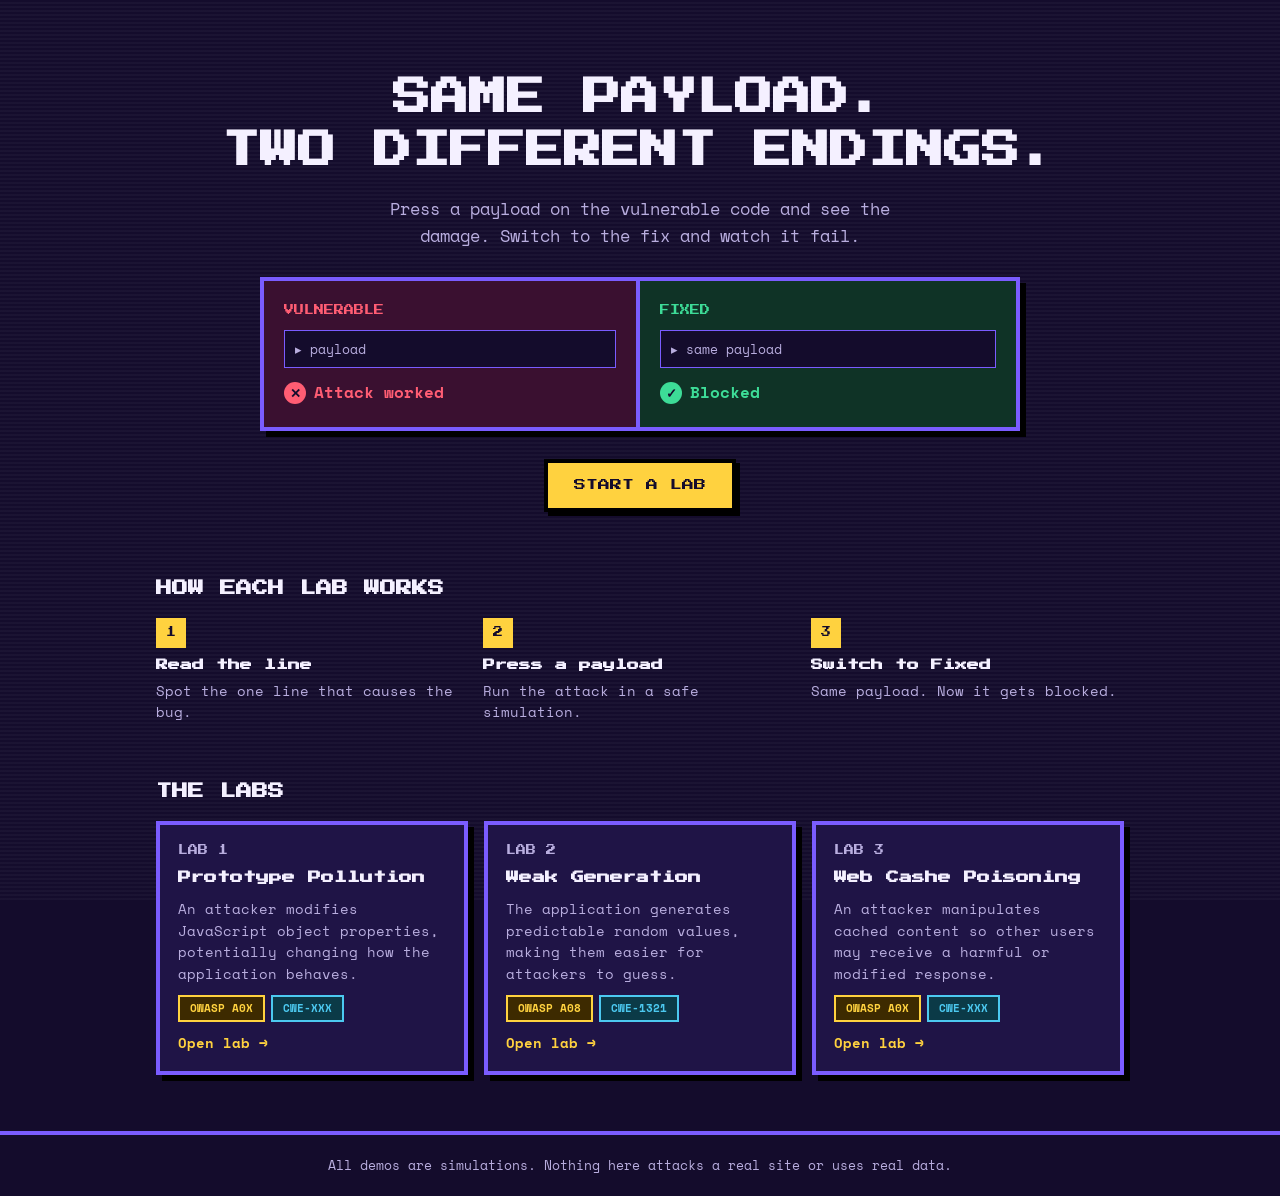
==== index.html @ 8e6a4b19 "update home page" ====
<!DOCTYPE html>
<html lang="en">
<head>
  <meta charset="UTF-8">
  <meta name="viewport" content="width=device-width, initial-scale=1">
  <meta name="description" content="Three interactive labs. Press a payload, see the bug, switch to the fix.">
  <link rel="preconnect" href="https://fonts.googleapis.com">
  <link rel="preconnect" href="https://fonts.gstatic.com" crossorigin>
  <link rel="stylesheet" href="https://fonts.googleapis.com/css2?family=Press+Start+2P&family=Space+Mono:wght@400;700&display=swap">
  <link rel="stylesheet" href="style.css">
</head>
<body>

  <header class="site-header">
    <div class="wrap">
      <nav class="nav" aria-label="Main">
        
        
      </nav>
    </div>
  </header>

  <main class="wrap">
    <section class="hero">
      <h1>Same payload.<br>Two different endings.</h1>
      <p class="lead">Press a payload on the vulnerable code and see the damage. Switch to the fix and watch it fail.</p>

      <div class="split" aria-label="Vulnerable versus fixed">
        <div class="half v">
          <span class="label">VULNERABLE</span>
          <span class="chip">&#9656; payload</span>
          <span class="result"><span class="dot">&#10005;</span>Attack worked</span>
        </div>
        <div class="half f">
          <span class="label">FIXED</span>
          <span class="chip">&#9656; same payload</span>
          <span class="result"><span class="dot">&#10003;</span>Blocked</span>
        </div>
      </div>

      <div class="cta"><a class="btn" href="#labs">Start a lab</a></div>
    </section>

    <section aria-labelledby="how">
      <h2 id="how">How each lab works</h2>
      <div class="steps">
        <div class="step">
          <h3>Read the line</h3>
          <p>Spot the one line that causes the bug.</p>
        </div>
        <div class="step">
          <h3>Press a payload</h3>
          <p>Run the attack in a safe simulation.</p>
        </div>
        <div class="step">
          <h3>Switch to Fixed</h3>
          <p>Same payload. Now it gets blocked.</p>
        </div>
      </div>
    </section>

    <section id="labs" aria-labelledby="labs-title">
      <h2 id="labs-title">The labs</h2>
      <div class="cards">

        <!-- TODO: owner of Lab 1 fills title, summary, badges -->
        <a class="card" href="lab1.html">
          <span class="lab-no">LAB 1</span>
          <h3>Prototype Pollution</h3>
          <p>An attacker modifies JavaScript object properties, potentially changing how the application behaves.</p>
          <div class="badges">
            <span class="badge owasp">OWASP A0X</span>
            <span class="badge cwe">CWE-XXX</span>
          </div>
          <span class="open">Open lab &rarr;</span>
        </a>

        <a class="card" href="lab2.html">
          <span class="lab-no">LAB 2</span>
          <h3>Weak Generation</h3>
          <p>The application generates predictable random values, making them easier for attackers to guess.</p>
          <div class="badges">
            <span class="badge owasp">OWASP A08</span>
            <span class="badge cwe">CWE-1321</span>
          </div>
          <span class="open">Open lab &rarr;</span>
        </a>

        <!-- TODO: owner of Lab 3 fills title, summary, badges -->
        <a class="card" href="lab3.html">
          <span class="lab-no">LAB 3</span>
          <h3>Web Cashe Poisoning</h3>
          <p>An attacker manipulates cached content so other users may receive a harmful or modified response.</p>
          <div class="badges">
            <span class="badge owasp">OWASP A0X</span>
            <span class="badge cwe">CWE-XXX</span>
          </div>
          <span class="open">Open lab &rarr;</span>
        </a>

      </div>
    </section>
  </main>

  <footer class="site-footer">
    <div class="wrap">All demos are simulations. Nothing here attacks a real site or uses real data.</div>
  </footer>

</body>
</html>
---- style.css ----
:root {
  --bg: #140c2c;
  --scanlines: repeating-linear-gradient(0deg, rgba(255,255,255,.03) 0 2px, transparent 2px 4px);
  --surface: #1f1446;
  --ink: #140c2c;
  --text: #f4f0ff;
  --muted: #b9aedf;
  --line: #7a5cff;

  --brand: #ffd23f;       
  --accent: #ff4d6d;      

  --vuln: #ff5d73;
  --vuln-bg: #3a1030;
  --fixed: #3ddc97;
  --fixed-bg: #0f3326;

  --owasp-bg: #3d2a00;
  --owasp: #ffd23f;
  --cwe-bg: #0b3a47;
  --cwe: #4cc9f0;

  --bw: 4px;
  --shadow: 6px 6px 0 #000;
  --shadow-hover: 9px 9px 0 #000;

  --font-head: "Press Start 2P", Consolas, Menlo, monospace;
  --font-body: "Space Mono", Consolas, Menlo, monospace;
  --mono: "Space Mono", Consolas, Menlo, monospace;

  color-scheme: dark;
}

* { box-sizing: border-box; }

body {
  margin: 0;
  background-color: var(--bg);
  background-image: var(--scanlines);
  background-attachment: fixed;
  color: var(--text);
  font-family: var(--font-body);
  font-size: 16px;
  line-height: 1.55;
}

a { color: inherit; text-decoration: none; }

:focus-visible { outline: 3px solid var(--brand); outline-offset: 3px; }

.wrap {
  max-width: 1000px;
  margin: 0 auto;
  padding-left: max(16px, env(safe-area-inset-left, 0px));
  padding-right: max(16px, env(safe-area-inset-right, 0px));
}



.site-header .wrap {
  display: flex;
  flex-wrap: wrap;
  justify-content: space-between;
  align-items: center;
  gap: 12px;
  padding-block: 16px;
}

.brand {
  font-family: var(--font-head);
  font-size: 14px;
  text-transform: uppercase;
}
.brand span { color: var(--accent); }

.nav { display: flex; flex-wrap: wrap; gap: 6px; font-size: 14px; font-weight: 700; }

.nav a {
  padding: 6px 12px;
  border: 2px solid transparent;
  color: var(--muted);
}
.nav a:hover { border-color: var(--line); color: var(--text); }
.nav a[aria-current="page"] {
  background: var(--brand);
  color: var(--ink);
  border-color: var(--brand);
}


.hero { text-align: center; padding-block: 40px 8px; }

h1 {
  font-family: var(--font-head);
  font-size: clamp(20px, 4.6vw, 38px);
  line-height: 1.4;
  margin: 0 0 18px;
  text-transform: uppercase;
  text-wrap: balance;
}

.lead {
  max-width: 560px;
  margin: 0 auto 28px;
  color: var(--muted);
  font-size: 17px;
}


.split {
  display: grid;
  grid-template-columns: 1fr 1fr;
  max-width: 760px;
  margin: 0 auto;
  background: var(--surface);
  border: var(--bw) solid var(--line);
  box-shadow: var(--shadow);
  overflow: hidden;
}

.half {
  display: flex;
  flex-direction: column;
  gap: 12px;
  padding: 22px 20px;
  text-align: left;
  min-width: 0;
}
.half.v { background: var(--vuln-bg); border-right: var(--bw) solid var(--line); }
.half.f { background: var(--fixed-bg); }

.label { font-family: var(--font-head); font-size: 10px; line-height: 1.5; }
.v .label, .v .result { color: var(--vuln); }
.f .label, .f .result { color: var(--fixed); }

.chip {
  font-family: var(--mono);
  font-size: 13px;
  background: var(--ink);
  border: 1px solid var(--line);
  padding: 8px 10px;
  color: var(--muted);
}

.result { display: flex; align-items: center; gap: 8px; font-weight: 700; }

.dot {
  display: inline-flex;
  align-items: center;
  justify-content: center;
  width: 22px;
  height: 22px;
  border-radius: 50%;
  color: var(--ink);
  font-size: 13px;
}
.v .dot { background: var(--vuln); }
.f .dot { background: var(--fixed); }

.cta { margin-top: 28px; }

.btn {
  display: inline-block;
  padding: 13px 26px;
  background: var(--brand);
  color: var(--ink);
  border: var(--bw) solid #000;
  box-shadow: 4px 4px 0 #000;
  font-family: var(--font-head);
  font-size: 12px;
  text-transform: uppercase;
  transition: transform .12s, box-shadow .12s;
}
.btn:hover { transform: translate(4px, 4px); box-shadow: none; }


h2 {
  font-family: var(--font-head);
  font-size: 16px;
  line-height: 1.5;
  margin: 56px 0 18px;
  text-transform: uppercase;
}

.steps { display: grid; grid-template-columns: repeat(3, 1fr); gap: 14px; counter-reset: s; }

.step { counter-increment: s; min-width: 0; }
.step::before {
  content: counter(s);
  display: inline-flex;
  align-items: center;
  justify-content: center;
  width: 30px;
  height: 30px;
  margin-bottom: 8px;
  background: var(--brand);
  color: var(--ink);
  font-family: var(--font-head);
  font-size: 10px;
}
.step h3 { margin: 0 0 6px; font-family: var(--font-head); font-size: 12px; line-height: 1.5; }
.step p  { margin: 0; color: var(--muted); font-size: 14px; }


.cards { display: grid; grid-template-columns: repeat(3, 1fr); gap: 16px; }

.card {
  display: flex;
  flex-direction: column;
  gap: 10px;
  padding: 18px;
  min-width: 0;
  background: var(--surface);
  border: var(--bw) solid var(--line);
  box-shadow: var(--shadow);
  transition: transform .15s, box-shadow .15s;
}
.card:hover, .card:focus-visible {
  transform: translate(-3px, -3px);
  box-shadow: var(--shadow-hover);
}

.card .lab-no { font-family: var(--font-head); font-size: 10px; color: var(--muted); }
.card h3 { margin: 0; font-family: var(--font-head); font-size: 13px; line-height: 1.5; }
.card p { margin: 0; flex: 1; color: var(--muted); font-size: 14px; }

.badges { display: flex; flex-wrap: wrap; gap: 6px; }

.badge {
  display: inline-block;
  padding: 3px 10px;
  border: 2px solid currentColor;
  font-size: 11px;
  font-weight: 700;
}
.badge.owasp { background: var(--owasp-bg); color: var(--owasp); }
.badge.cwe   { background: var(--cwe-bg);   color: var(--cwe); }

.open { font-size: 14px; font-weight: 700; color: var(--brand); }


.site-footer {
  margin-top: 56px;
  padding-block: 20px;
  border-top: var(--bw) solid var(--line);
  color: var(--muted);
  font-size: 13px;
  text-align: center;
}


.is-vulnerable { --state: var(--vuln);  --state-bg: var(--vuln-bg); }
.is-fixed      { --state: var(--fixed); --state-bg: var(--fixed-bg); }


@media (max-width: 720px) {
  .steps, .cards { grid-template-columns: 1fr; }
  .split { grid-template-columns: 1fr; }
  .half.v { border-right: 0; border-bottom: var(--bw) solid var(--line); }
  .hero { padding-block: 28px 4px; }
}

@media (prefers-reduced-motion: reduce) {
  * { transition: none !important; }
}
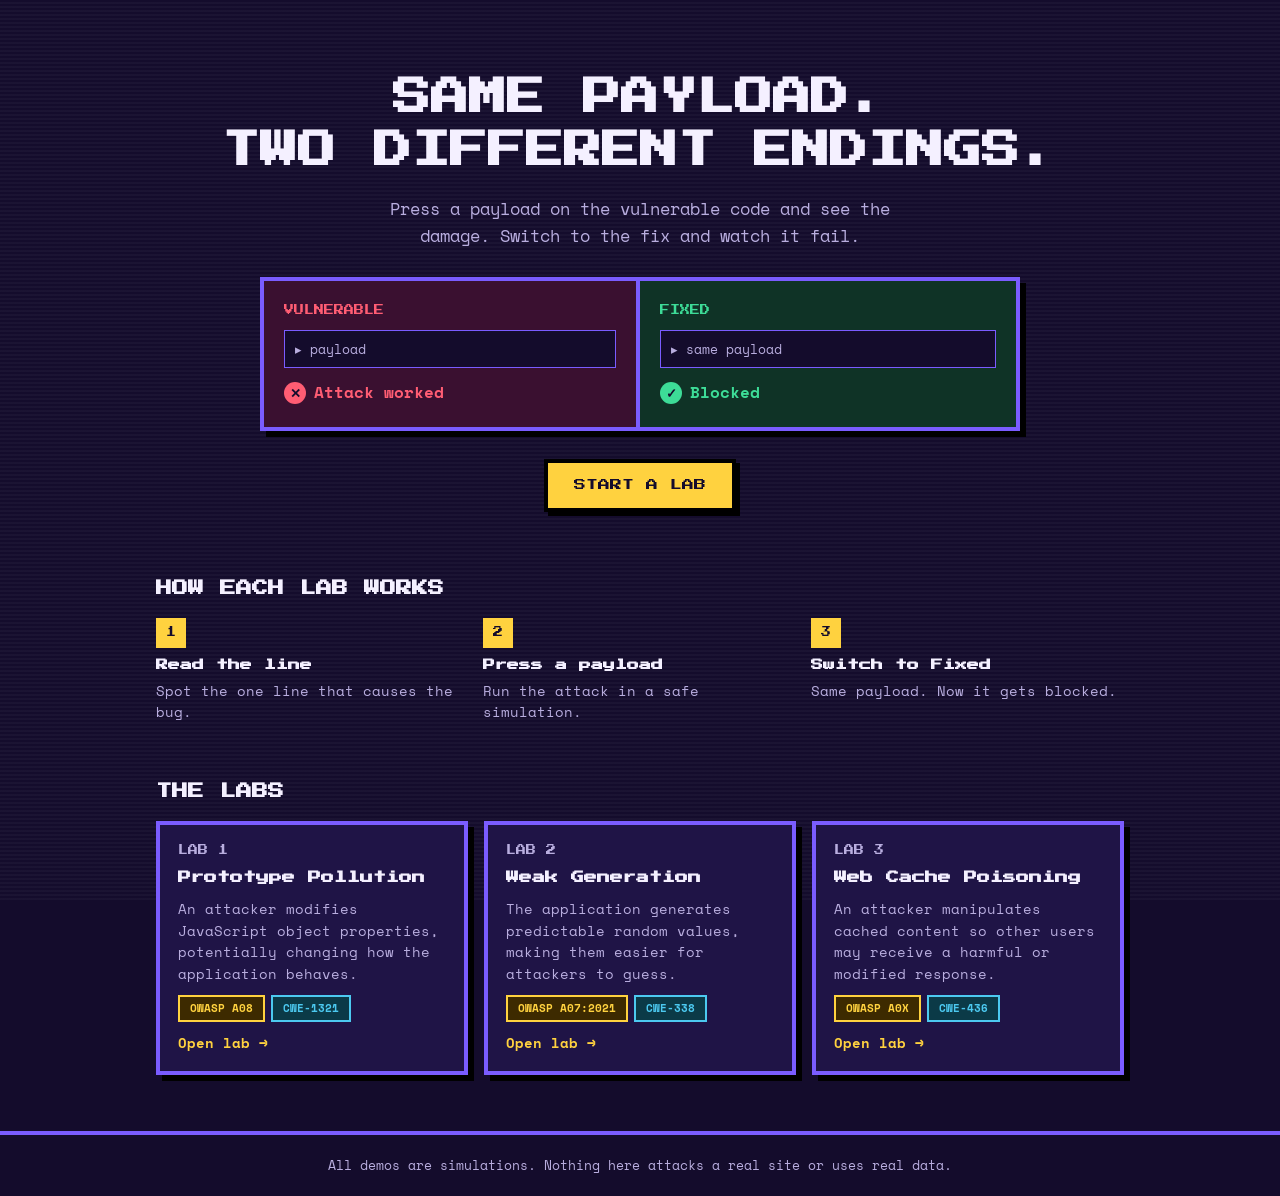
==== commit ca4e90d4: "update home page" ====
--- a/index.html
+++ b/index.html
@@ -69,8 +69,8 @@
           <h3>Prototype Pollution</h3>
           <p>An attacker modifies JavaScript object properties, potentially changing how the application behaves.</p>
           <div class="badges">
-            <span class="badge owasp">OWASP A0X</span>
-            <span class="badge cwe">CWE-XXX</span>
+            <span class="badge owasp">OWASP A08</span>
+            <span class="badge cwe">CWE-1321</span>
           </div>
           <span class="open">Open lab &rarr;</span>
         </a>
@@ -80,8 +80,8 @@
           <h3>Weak Generation</h3>
           <p>The application generates predictable random values, making them easier for attackers to guess.</p>
           <div class="badges">
-            <span class="badge owasp">OWASP A08</span>
-            <span class="badge cwe">CWE-1321</span>
+            <span class="badge owasp">OWASP A07:2021</span>
+            <span class="badge cwe">CWE-338</span>
           </div>
           <span class="open">Open lab &rarr;</span>
         </a>
@@ -89,11 +89,11 @@
         <!-- TODO: owner of Lab 3 fills title, summary, badges -->
         <a class="card" href="lab3.html">
           <span class="lab-no">LAB 3</span>
-          <h3>Web Cashe Poisoning</h3>
+          <h3>Web Cache Poisoning</h3>
           <p>An attacker manipulates cached content so other users may receive a harmful or modified response.</p>
           <div class="badges">
             <span class="badge owasp">OWASP A0X</span>
-            <span class="badge cwe">CWE-XXX</span>
+            <span class="badge cwe">CWE-436</span>
           </div>
           <span class="open">Open lab &rarr;</span>
         </a>
--- a/style.css
+++ b/style.css
@@ -264,3 +264,145 @@
   * { transition: none !important; }
 }
 
+
+/* Interactive Lab 3 */
+
+.switch {
+    display: flex;
+    gap: 12px;
+    margin: 20px 0;
+}
+
+.switch button {
+    flex: 1;
+    padding: 12px;
+    border: 3px solid var(--line);
+    background: var(--surface);
+    color: var(--text);
+    font-family: var(--font-body);
+    font-weight: bold;
+    cursor: pointer;
+    transition: 0.2s;
+}
+
+.switch button.v.active,
+.switch button.v.on {
+    background: var(--vuln-bg);
+    color: var(--vuln);
+    border-color: var(--vuln);
+    box-shadow: 4px 4px 0 #000;
+}
+
+.switch button.f.active,
+.switch button.f.on {
+    background: var(--fixed-bg);
+    color: var(--fixed);
+    border-color: var(--fixed);
+    box-shadow: 4px 4px 0 #000;
+}
+
+.pl {
+    display: block;
+    width: 100%;
+    margin: 10px 0;
+    padding: 12px;
+    background: var(--surface);
+    color: var(--text);
+    border: 2px solid var(--line);
+    font-family: var(--font-body);
+    cursor: pointer;
+    text-align: left;
+}
+
+.pl:hover {
+    border-color: var(--brand);
+}
+
+.pl.selected {
+    border: 3px solid var(--brand);
+    background: #33245e;
+    color: var(--brand);
+}
+
+.pl small {
+    display: block;
+    color: var(--muted);
+}
+
+.mode-status {
+    padding: 16px;
+    margin: 16px 0;
+    border: 2px solid;
+}
+
+.vulnerable-status {
+    background: var(--vuln-bg);
+    border-color: var(--vuln);
+}
+
+.fixed-status {
+    background: var(--fixed-bg);
+    border-color: var(--fixed);
+}
+
+.vulnerable-status .status {
+    color: var(--vuln);
+}
+
+.fixed-status .status {
+    color: var(--fixed);
+}
+
+#resultMessage {
+    margin-bottom: 20px;
+    min-height: 110px;
+}
+
+#domainBanner {
+    padding: 16px;
+    background: var(--fixed-bg);
+    border: 2px solid var(--fixed);
+    min-height: 130px;
+}
+
+#domainBanner h3 {
+    color: var(--fixed);
+}
+
+#domainBanner.poisoned {
+    background: var(--vuln-bg);
+    border-color: var(--vuln);
+}
+
+#domainBanner.poisoned h3 {
+    color: var(--vuln);
+}
+
+#domainBanner p {
+    overflow-wrap: anywhere;
+}
+
+@media (max-width: 650px) {
+    .cols {
+        grid-template-columns: 1fr;
+    }
+}
+/* Highlight Vulnerable and Fixed Code Lines */
+
+.danger-line {
+    display: inline;
+    background: var(--vuln-bg);
+    color: var(--vuln);
+    border-left: 4px solid var(--vuln);
+    padding: 5px 8px;
+    margin: 3px 0;
+}
+
+.safe-line {
+    display: inline;
+    background: var(--fixed-bg);
+    color: var(--fixed);
+    border-left: 4px solid var(--fixed);
+    padding: 5px 8px;
+    margin: 3px 0;
+}
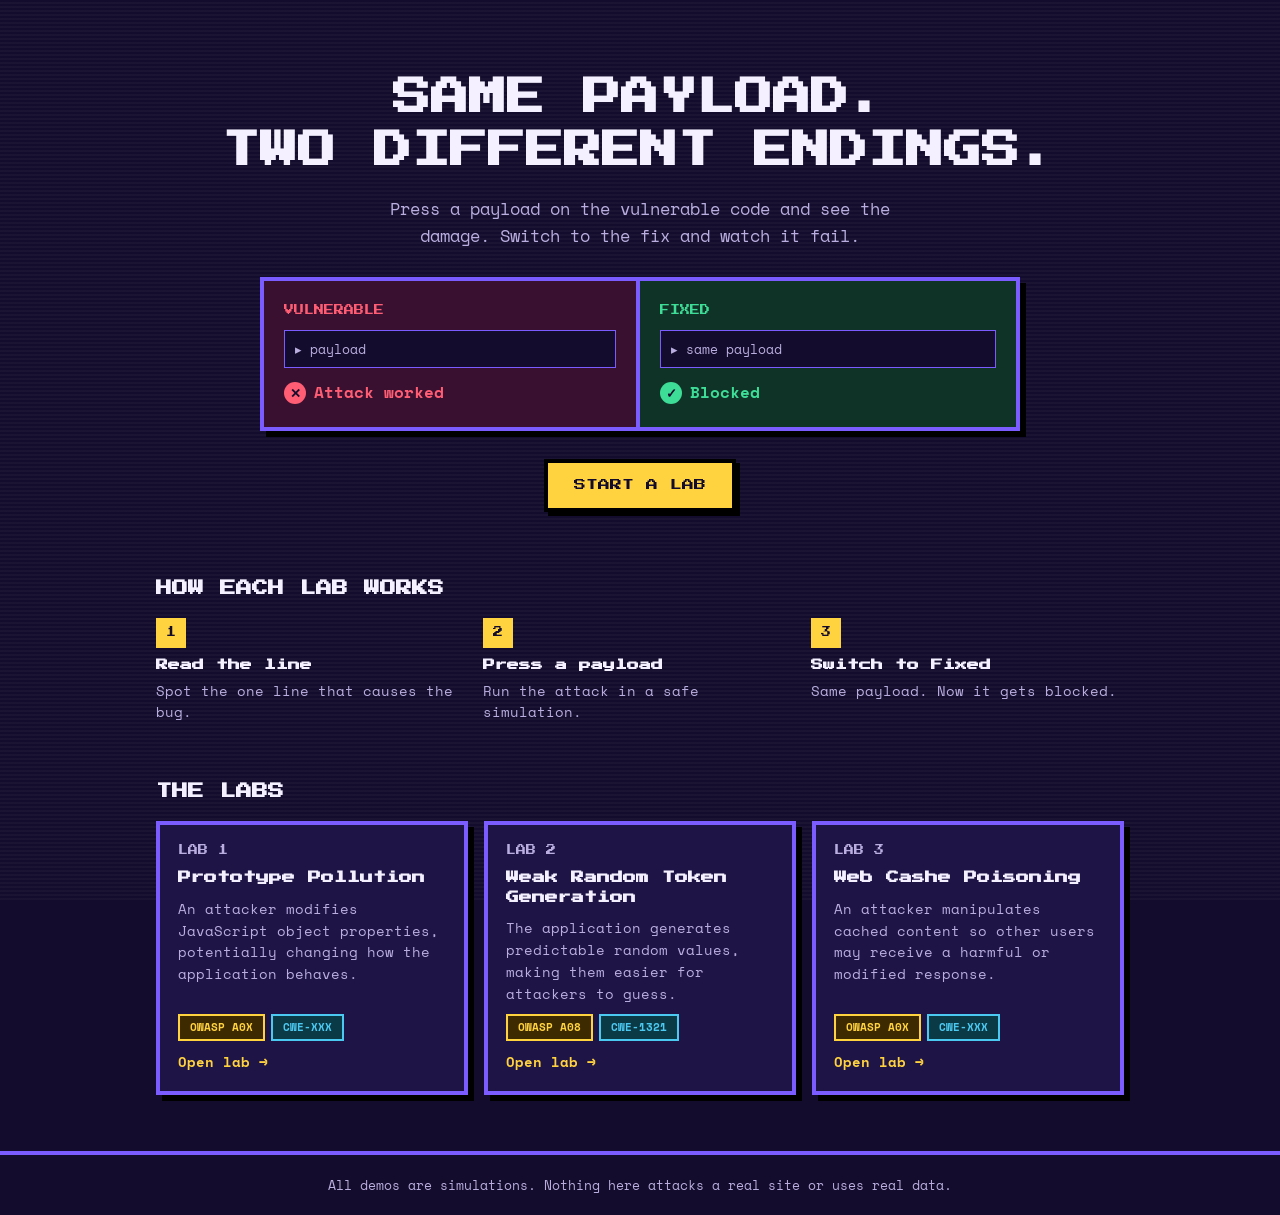
==== commit ef6c42dd: "Improve lab page headers" ====
--- a/index.html
+++ b/index.html
@@ -69,19 +69,19 @@
           <h3>Prototype Pollution</h3>
           <p>An attacker modifies JavaScript object properties, potentially changing how the application behaves.</p>
           <div class="badges">
-            <span class="badge owasp">OWASP A08</span>
-            <span class="badge cwe">CWE-1321</span>
+            <span class="badge owasp">OWASP A0X</span>
+            <span class="badge cwe">CWE-XXX</span>
           </div>
           <span class="open">Open lab &rarr;</span>
         </a>
 
         <a class="card" href="lab2.html">
           <span class="lab-no">LAB 2</span>
-          <h3>Weak Generation</h3>
+          <h3>Weak Random Token Generation</h3>
           <p>The application generates predictable random values, making them easier for attackers to guess.</p>
           <div class="badges">
-            <span class="badge owasp">OWASP A07:2021</span>
-            <span class="badge cwe">CWE-338</span>
+            <span class="badge owasp">OWASP A08</span>
+            <span class="badge cwe">CWE-1321</span>
           </div>
           <span class="open">Open lab &rarr;</span>
         </a>
@@ -89,11 +89,11 @@
         <!-- TODO: owner of Lab 3 fills title, summary, badges -->
         <a class="card" href="lab3.html">
           <span class="lab-no">LAB 3</span>
-          <h3>Web Cache Poisoning</h3>
+          <h3>Web Cashe Poisoning</h3>
           <p>An attacker manipulates cached content so other users may receive a harmful or modified response.</p>
           <div class="badges">
             <span class="badge owasp">OWASP A0X</span>
-            <span class="badge cwe">CWE-436</span>
+            <span class="badge cwe">CWE-XXX</span>
           </div>
           <span class="open">Open lab &rarr;</span>
         </a>
--- a/style.css
+++ b/style.css
@@ -56,11 +56,18 @@
 }
 
 
+.site-header {
+  position: sticky;
+  top: 0;
+  z-index: 1000;
+  background-color: var(--bg);
+  background-image: var(--scanlines);
+}
 
 .site-header .wrap {
   display: flex;
   flex-wrap: wrap;
-  justify-content: space-between;
+  justify-content: flex-end;
   align-items: center;
   gap: 12px;
   padding-block: 16px;
@@ -73,8 +80,15 @@
 }
 .brand span { color: var(--accent); }
 
-.nav { display: flex; flex-wrap: wrap; gap: 6px; font-size: 14px; font-weight: 700; }
-
+.nav {
+  display: flex;
+  flex-wrap: wrap;
+  justify-content: flex-end;
+  margin-left: auto;
+  gap: 6px;
+  font-size: 14px;
+  font-weight: 700;
+}
 .nav a {
   padding: 6px 12px;
   border: 2px solid transparent;
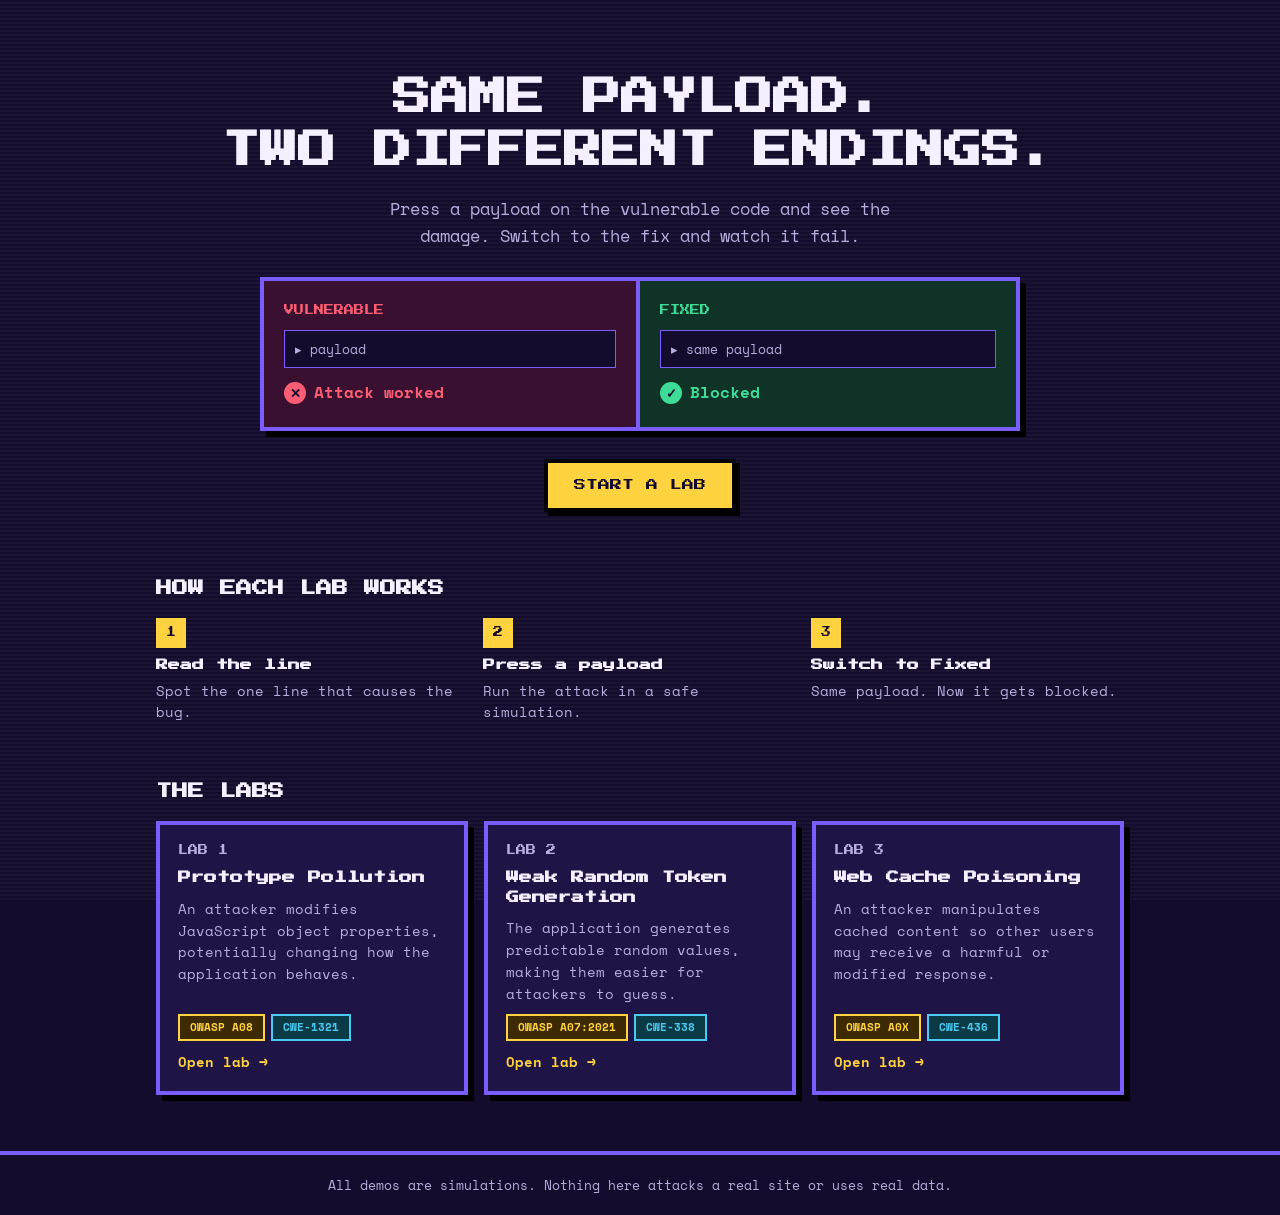
==== commit 0f0aedcd: "Merge branch 'main' of https://github.com/Renad1993/Final-Project-Interactive-Web-Security-Sandbox" ====
--- a/index.html
+++ b/index.html
@@ -69,8 +69,8 @@
           <h3>Prototype Pollution</h3>
           <p>An attacker modifies JavaScript object properties, potentially changing how the application behaves.</p>
           <div class="badges">
-            <span class="badge owasp">OWASP A0X</span>
-            <span class="badge cwe">CWE-XXX</span>
+            <span class="badge owasp">OWASP A08</span>
+            <span class="badge cwe">CWE-1321</span>
           </div>
           <span class="open">Open lab &rarr;</span>
         </a>
@@ -80,8 +80,8 @@
           <h3>Weak Random Token Generation</h3>
           <p>The application generates predictable random values, making them easier for attackers to guess.</p>
           <div class="badges">
-            <span class="badge owasp">OWASP A08</span>
-            <span class="badge cwe">CWE-1321</span>
+            <span class="badge owasp">OWASP A07:2021</span>
+            <span class="badge cwe">CWE-338</span>
           </div>
           <span class="open">Open lab &rarr;</span>
         </a>
@@ -89,11 +89,11 @@
         <!-- TODO: owner of Lab 3 fills title, summary, badges -->
         <a class="card" href="lab3.html">
           <span class="lab-no">LAB 3</span>
-          <h3>Web Cashe Poisoning</h3>
+          <h3>Web Cache Poisoning</h3>
           <p>An attacker manipulates cached content so other users may receive a harmful or modified response.</p>
           <div class="badges">
             <span class="badge owasp">OWASP A0X</span>
-            <span class="badge cwe">CWE-XXX</span>
+            <span class="badge cwe">CWE-436</span>
           </div>
           <span class="open">Open lab &rarr;</span>
         </a>
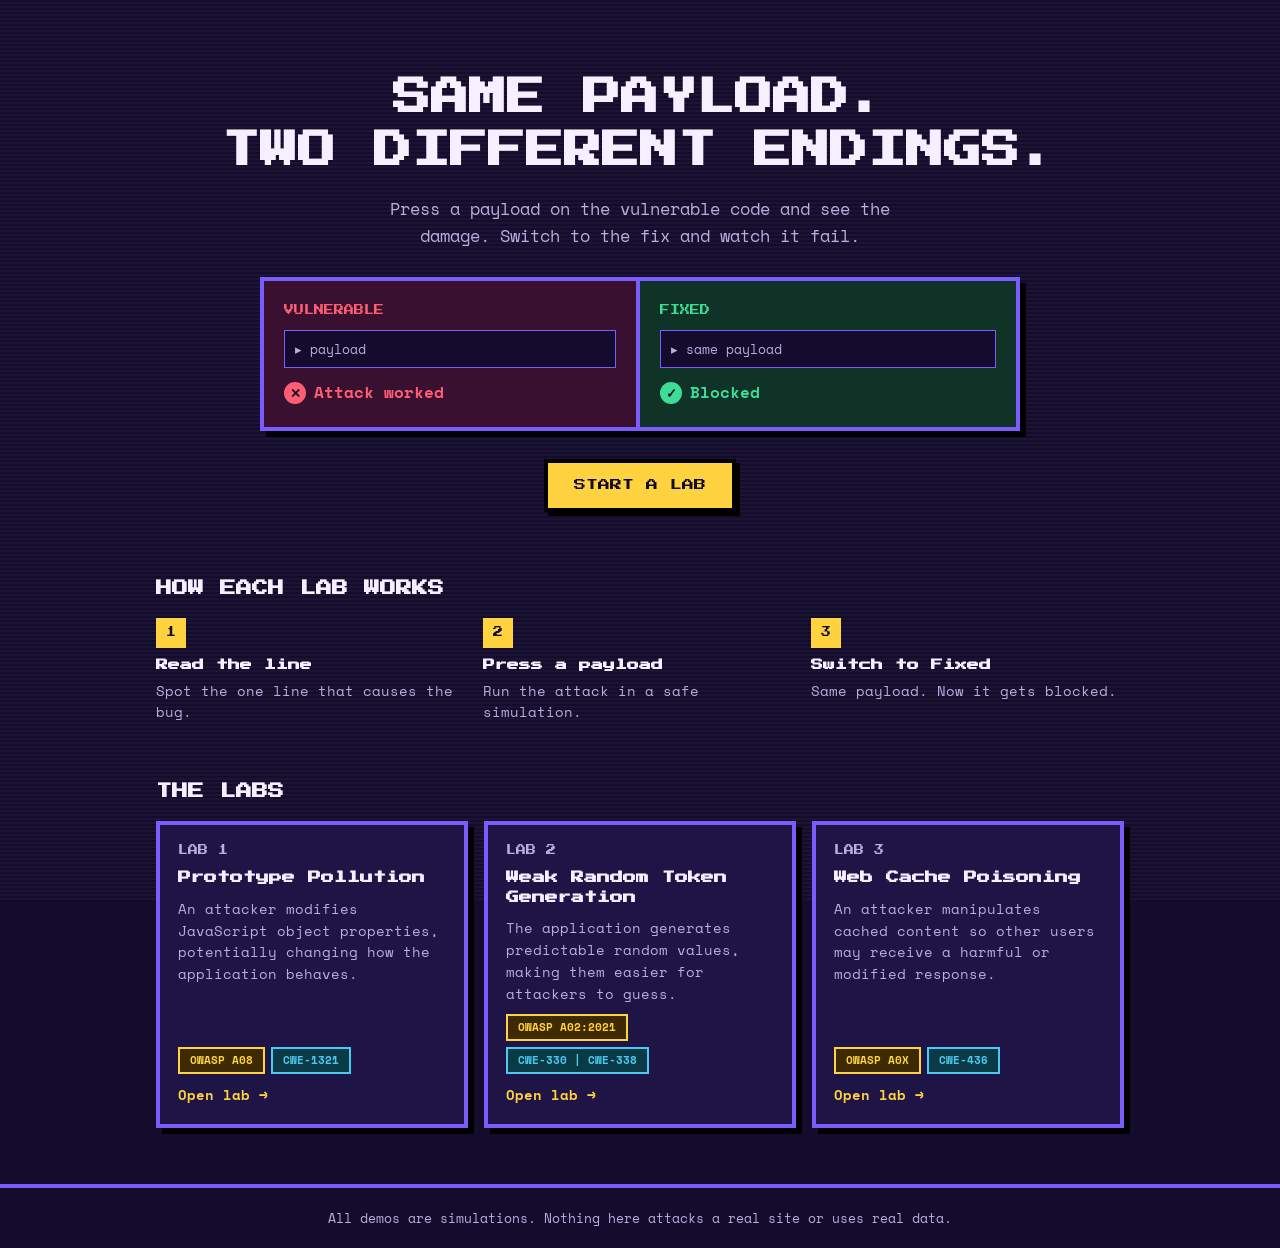
==== commit a9c0346b: "update home page" ====
--- a/index.html
+++ b/index.html
@@ -63,7 +63,7 @@
       <h2 id="labs-title">The labs</h2>
       <div class="cards">
 
-        <!-- TODO: owner of Lab 1 fills title, summary, badges -->
+        
         <a class="card" href="lab1.html">
           <span class="lab-no">LAB 1</span>
           <h3>Prototype Pollution</h3>
@@ -80,13 +80,13 @@
           <h3>Weak Random Token Generation</h3>
           <p>The application generates predictable random values, making them easier for attackers to guess.</p>
           <div class="badges">
-            <span class="badge owasp">OWASP A07:2021</span>
-            <span class="badge cwe">CWE-338</span>
+            <span class="badge owasp">OWASP A02:2021</span>
+            <span class="badge cwe">CWE-330 | CWE-338</span>
           </div>
           <span class="open">Open lab &rarr;</span>
         </a>
 
-        <!-- TODO: owner of Lab 3 fills title, summary, badges -->
+        
         <a class="card" href="lab3.html">
           <span class="lab-no">LAB 3</span>
           <h3>Web Cache Poisoning</h3>
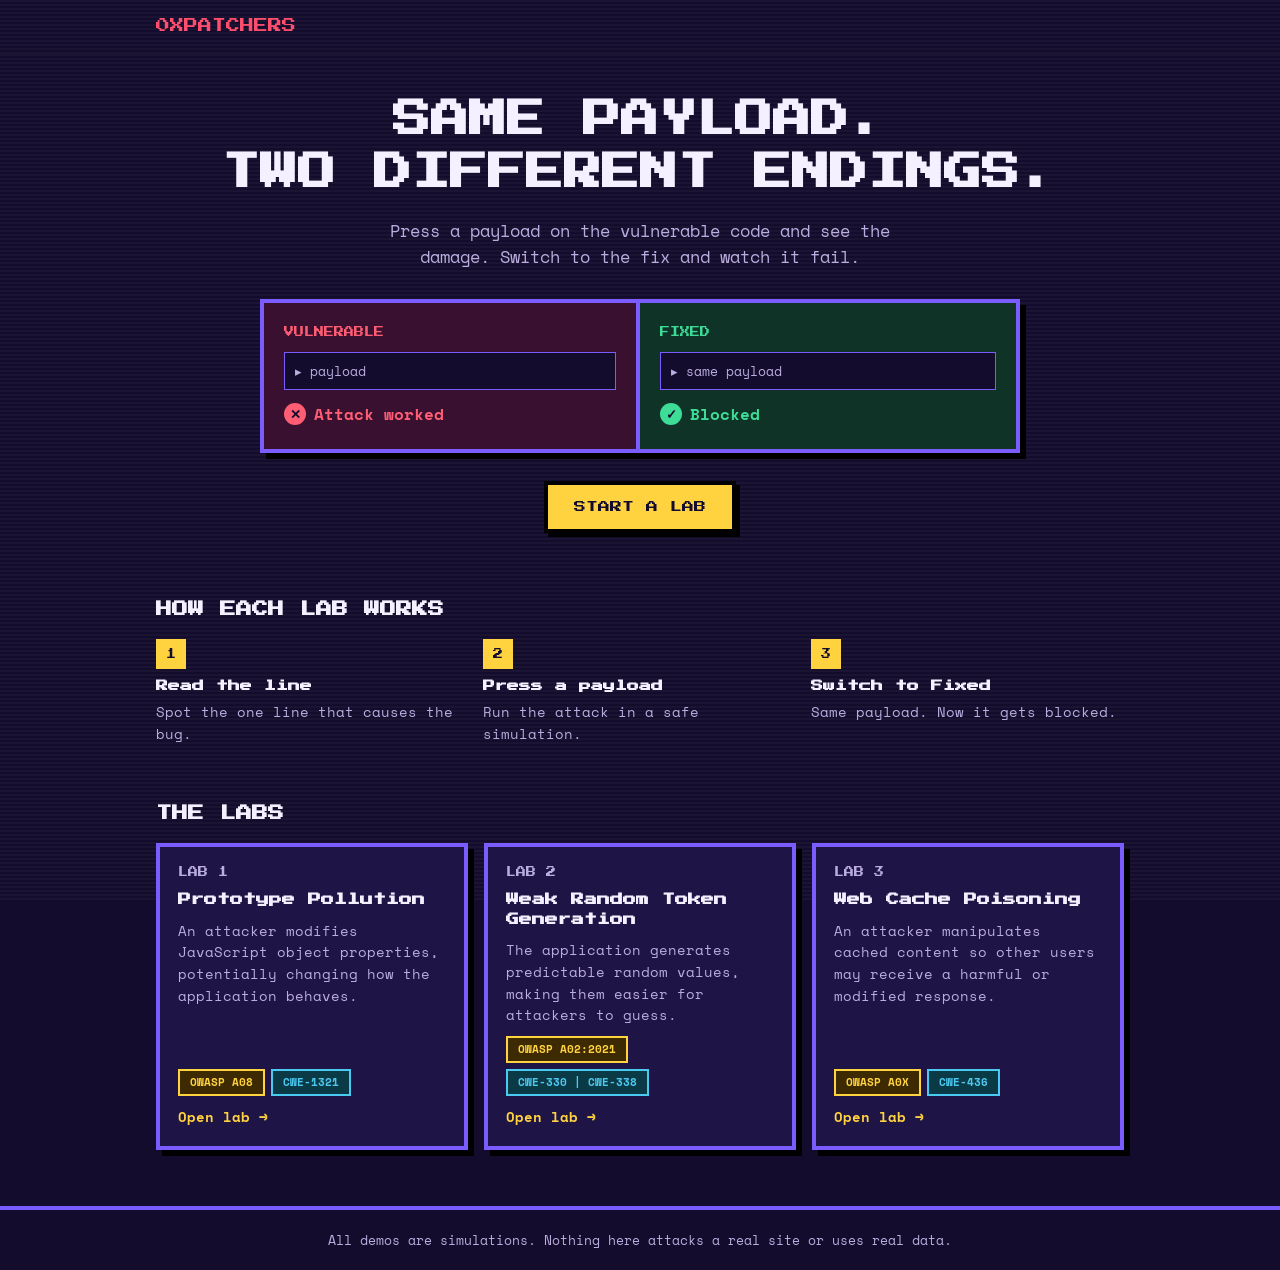
==== commit 733718f3: "Home" ====
--- a/index.html
+++ b/index.html
@@ -10,9 +10,11 @@
   <link rel="stylesheet" href="style.css">
 </head>
 <body>
+  
 
   <header class="site-header">
     <div class="wrap">
+      <a class="brand" href="index.html"><span>0xPatchers</span></a>
       <nav class="nav" aria-label="Main">
         
         
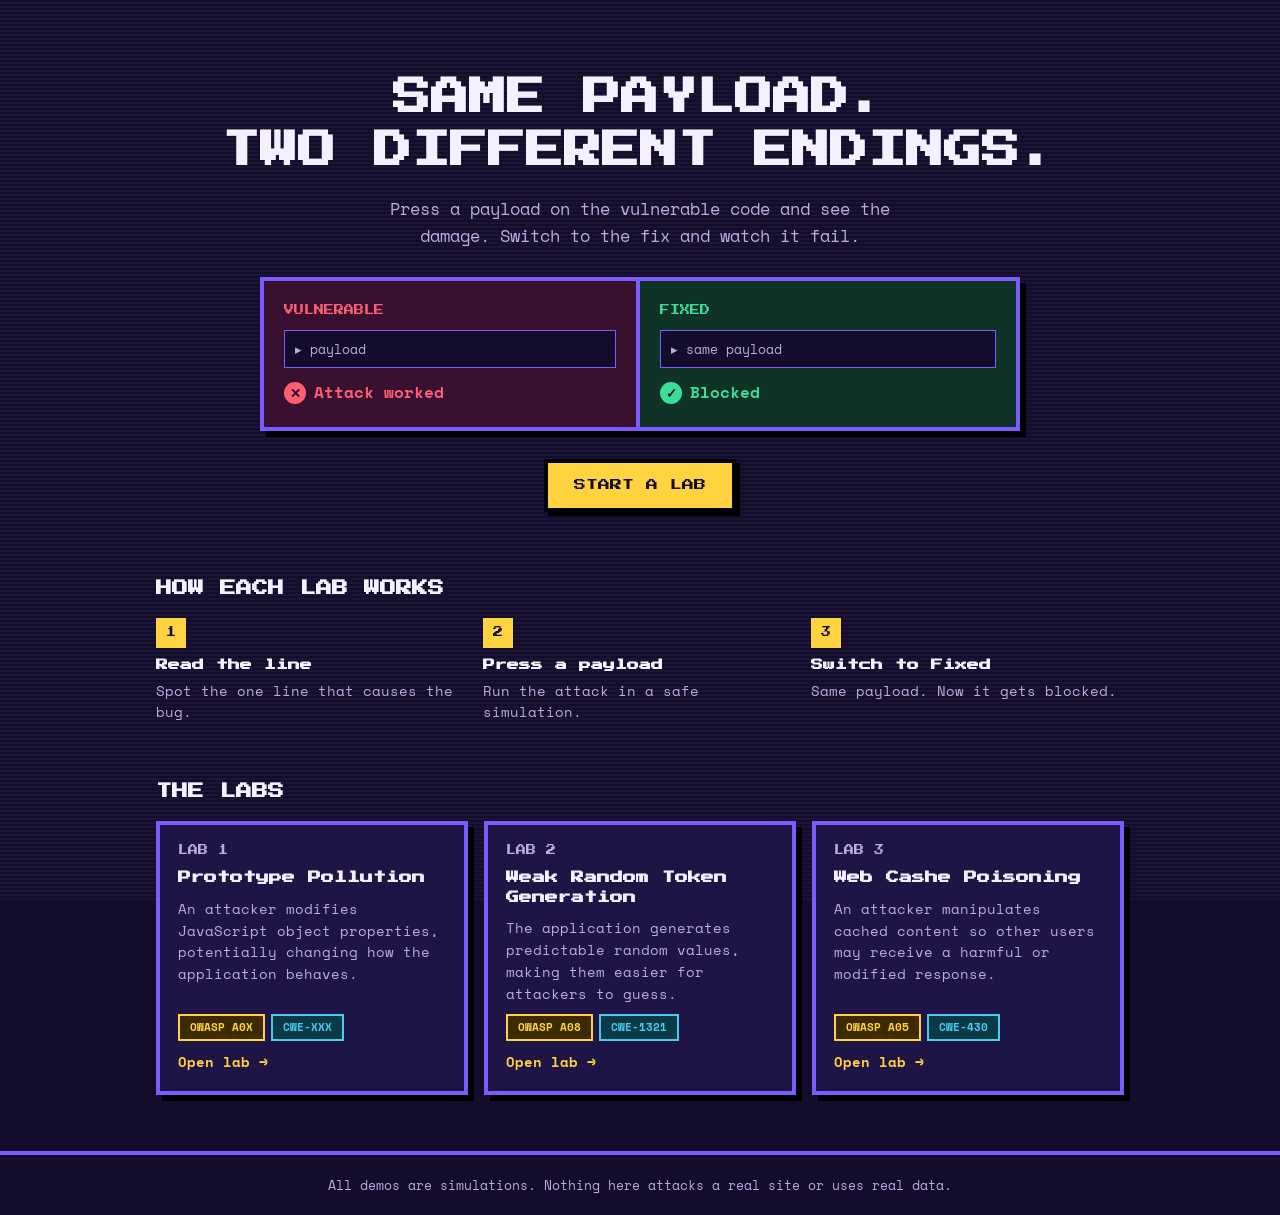
==== commit 076172bd: "update" ====
--- a/index.html
+++ b/index.html
@@ -10,11 +10,9 @@
   <link rel="stylesheet" href="style.css">
 </head>
 <body>
-  
 
   <header class="site-header">
     <div class="wrap">
-      <a class="brand" href="index.html"><span>0xPatchers</span></a>
       <nav class="nav" aria-label="Main">
         
         
@@ -65,14 +63,14 @@
       <h2 id="labs-title">The labs</h2>
       <div class="cards">
 
-        
+        <!-- TODO: owner of Lab 1 fills title, summary, badges -->
         <a class="card" href="lab1.html">
           <span class="lab-no">LAB 1</span>
           <h3>Prototype Pollution</h3>
           <p>An attacker modifies JavaScript object properties, potentially changing how the application behaves.</p>
           <div class="badges">
-            <span class="badge owasp">OWASP A08</span>
-            <span class="badge cwe">CWE-1321</span>
+            <span class="badge owasp">OWASP A0X</span>
+            <span class="badge cwe">CWE-XXX</span>
           </div>
           <span class="open">Open lab &rarr;</span>
         </a>
@@ -82,20 +80,20 @@
           <h3>Weak Random Token Generation</h3>
           <p>The application generates predictable random values, making them easier for attackers to guess.</p>
           <div class="badges">
-            <span class="badge owasp">OWASP A02:2021</span>
-            <span class="badge cwe">CWE-330 | CWE-338</span>
+            <span class="badge owasp">OWASP A08</span>
+            <span class="badge cwe">CWE-1321</span>
           </div>
           <span class="open">Open lab &rarr;</span>
         </a>
 
-        
+        <!-- TODO: owner of Lab 3 fills title, summary, badges -->
         <a class="card" href="lab3.html">
           <span class="lab-no">LAB 3</span>
-          <h3>Web Cache Poisoning</h3>
+          <h3>Web Cashe Poisoning</h3>
           <p>An attacker manipulates cached content so other users may receive a harmful or modified response.</p>
           <div class="badges">
-            <span class="badge owasp">OWASP A0X</span>
-            <span class="badge cwe">CWE-436</span>
+            <span class="badge owasp">OWASP A05</span>
+            <span class="badge cwe">CWE-430</span>
           </div>
           <span class="open">Open lab &rarr;</span>
         </a>
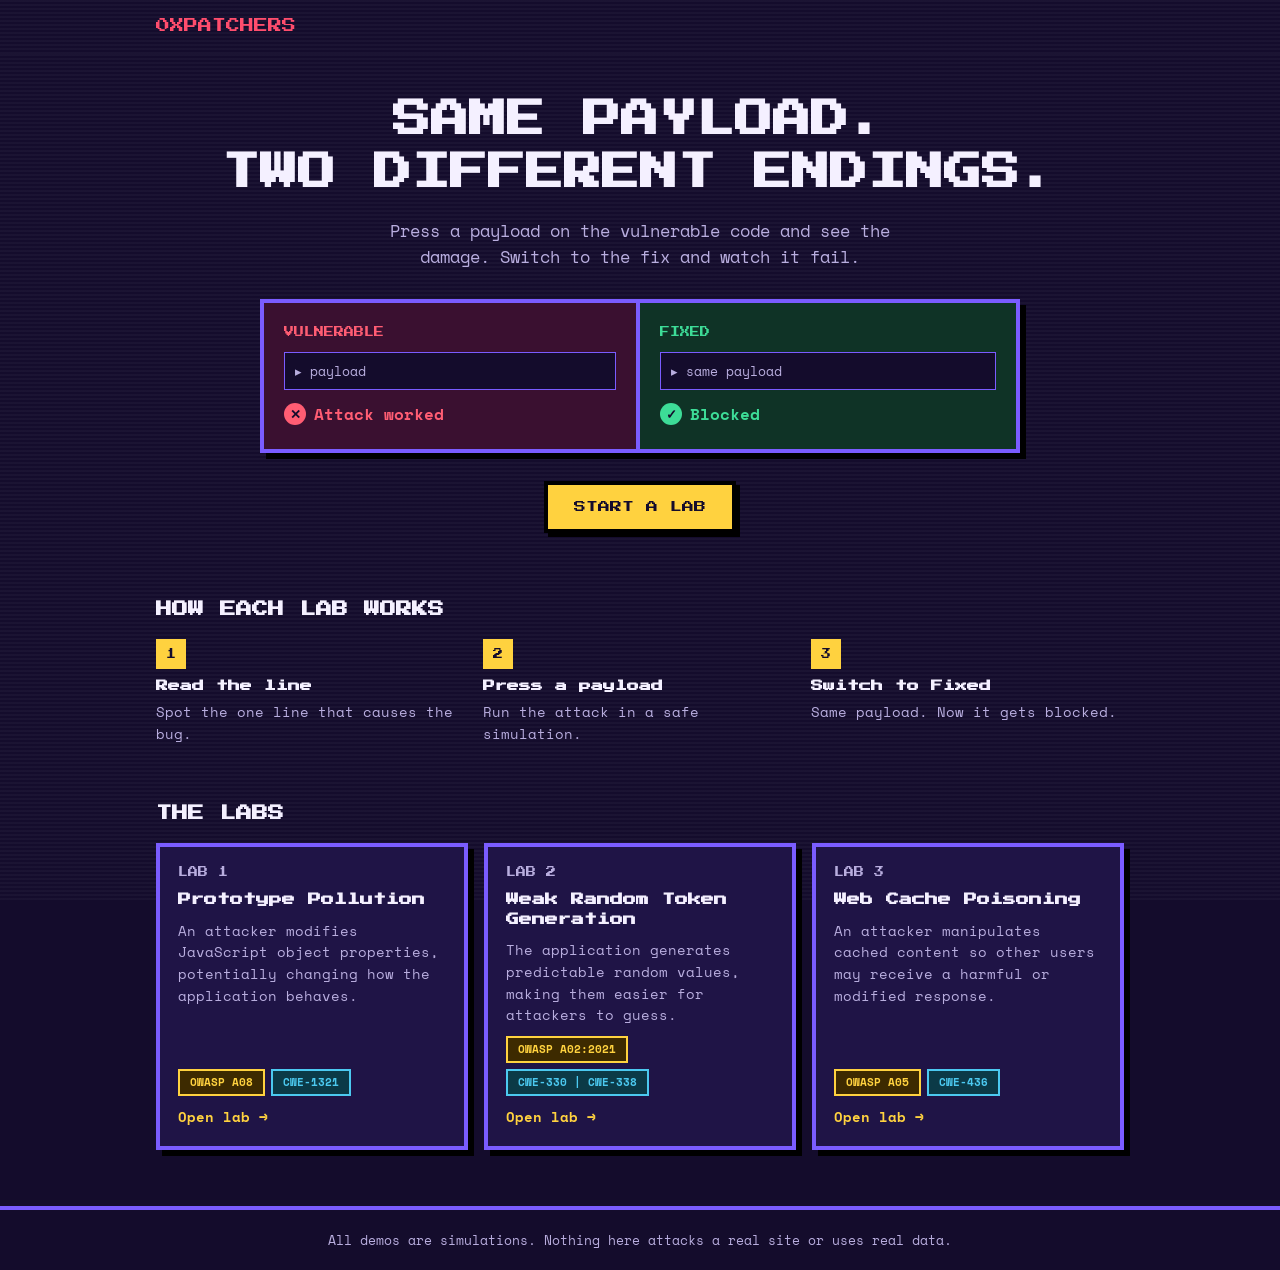
==== commit 4855f55f: "Ubdate" ====
--- a/index.html
+++ b/index.html
@@ -10,9 +10,11 @@
   <link rel="stylesheet" href="style.css">
 </head>
 <body>
+  
 
   <header class="site-header">
     <div class="wrap">
+      <a class="brand" href="index.html"><span>0xPatchers</span></a>
       <nav class="nav" aria-label="Main">
         
         
@@ -63,14 +65,14 @@
       <h2 id="labs-title">The labs</h2>
       <div class="cards">
 
-        <!-- TODO: owner of Lab 1 fills title, summary, badges -->
+        
         <a class="card" href="lab1.html">
           <span class="lab-no">LAB 1</span>
           <h3>Prototype Pollution</h3>
           <p>An attacker modifies JavaScript object properties, potentially changing how the application behaves.</p>
           <div class="badges">
-            <span class="badge owasp">OWASP A0X</span>
-            <span class="badge cwe">CWE-XXX</span>
+            <span class="badge owasp">OWASP A08</span>
+            <span class="badge cwe">CWE-1321</span>
           </div>
           <span class="open">Open lab &rarr;</span>
         </a>
@@ -80,20 +82,20 @@
           <h3>Weak Random Token Generation</h3>
           <p>The application generates predictable random values, making them easier for attackers to guess.</p>
           <div class="badges">
-            <span class="badge owasp">OWASP A08</span>
-            <span class="badge cwe">CWE-1321</span>
+            <span class="badge owasp">OWASP A02:2021</span>
+            <span class="badge cwe">CWE-330 | CWE-338</span>
           </div>
           <span class="open">Open lab &rarr;</span>
         </a>
 
-        <!-- TODO: owner of Lab 3 fills title, summary, badges -->
+        
         <a class="card" href="lab3.html">
           <span class="lab-no">LAB 3</span>
-          <h3>Web Cashe Poisoning</h3>
+          <h3>Web Cache Poisoning</h3>
           <p>An attacker manipulates cached content so other users may receive a harmful or modified response.</p>
           <div class="badges">
-            <span class="badge owasp">OWASP A05</span>
-            <span class="badge cwe">CWE-430</span>
+<span class="badge owasp">OWASP A05</span>
+<span class="badge cwe">CWE-436</span>
           </div>
           <span class="open">Open lab &rarr;</span>
         </a>
